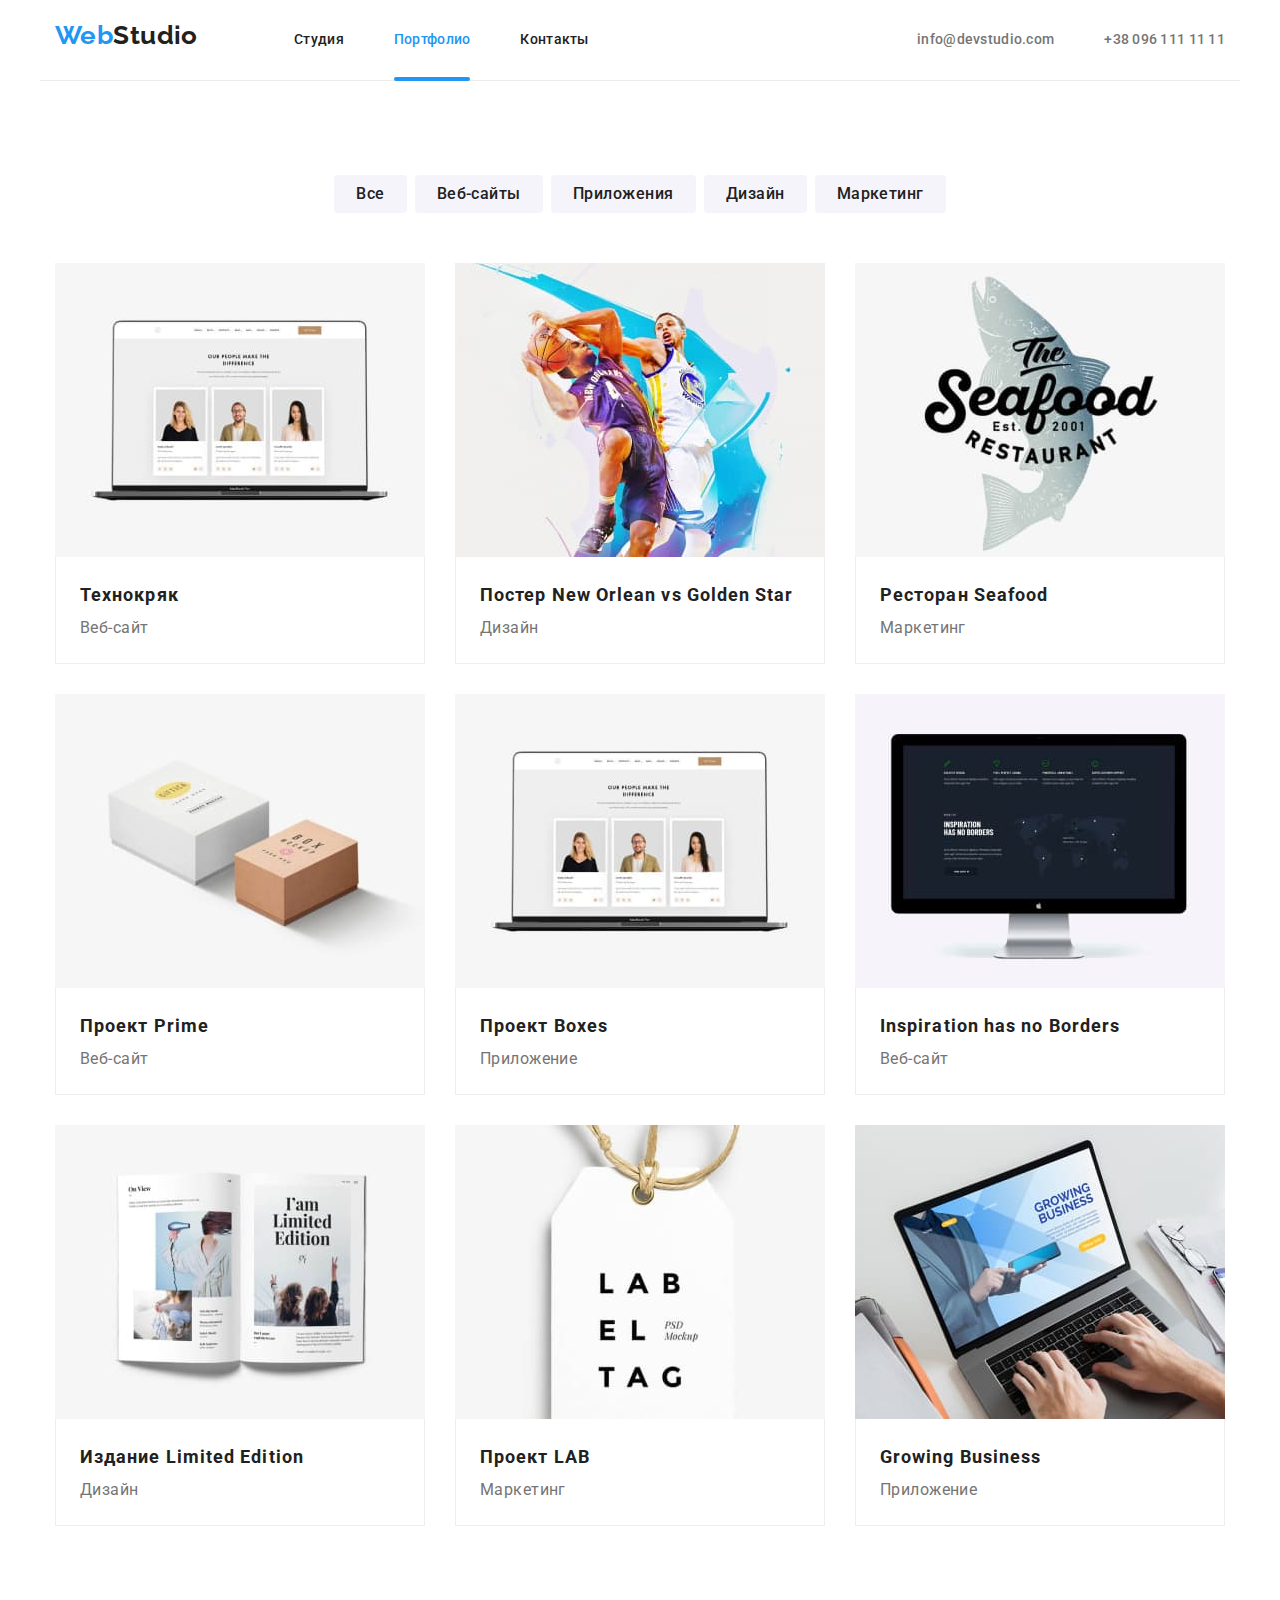
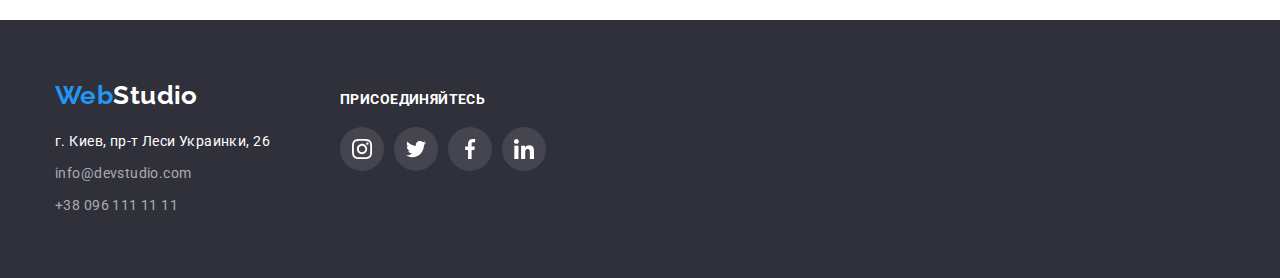
==== portfolio.html @ 5891ecd8 "Добавляет 5 домашку" ====
<!DOCTYPE html>
<html lang="ru">

<head>
    <meta charset="UTF-8">
    <meta http-equiv="X-UA-Compatible" content="IE=edge">
    <meta name="viewport" content="width=device-width, initial-scale=1.0">
    <title>Portfolio</title>
    <link rel="preconnect" href="https://fonts.gstatic.com">
    <link href="https://fonts.googleapis.com/css2?family=Raleway:wght@700&family=Roboto:wght@400;500;700;900&display=swap" rel="stylesheet">
    <link rel="stylesheet" href="https://cdnjs.cloudflare.com/ajax/libs/modern-normalize/1.0.0/modern-normalize.min.css">
    <link rel="stylesheet" href="./css/styles.css">
</head>
<body>

    <!-- Navigation site -->
    <header class="header">
        <div class="container">
            <nav class="main-nav">
                <a class="logo-header" href="/"><span class="colortext">Web</span>Studio</a>
                <ul class="site-nav list">
                    <li class="main-item"><a class="link" href="./index.html">Студия</a></li>
                    <li class="main-item"><a class="link current" href="">Портфолио</a></li>
                    <li class="main-item"><a class="link" href="">Контакты</a></li>
                </ul>
            </nav>
                <ul class="auth-nav list">
                    <li class="main-item"><a class="link" href="mailto:info@devstudio.com">info@devstudio.com</a></li>
                    <li class="main-item"><a class="link" href="tell:+380961111111">+38 096 111 11 11</a></li>
                </ul>
        </div>
    </header> 
    
    <main>
        <!-- Gallery progects -->    
        <section class="gallery">    
            <div class="container">
                <h1 class="hiden-title">Портфолио</h1>
                <ul class="gallery-nav list">
                    <li class="item">
                        <button class="button-nav" type="button">Все</button>
                    </li>
                    <li class="item">
                        <button class="button-nav" type="button">Веб-сайты</button>
                    </li>
                    <li class="item">
                        <button class="button-nav" type="button">Приложения</button>
                    </li>
                    <li class="item">
                        <button class="button-nav" type="button">Дизайн</button>
                    </li>
                    <li class="item">
                        <button class="button-nav" type="button">Маркетинг</button>
                    </li>
                </ul> 
            
                <h2 class="hiden-title">Галлерея проектов</h2>
            
                <ul class="gallery-progect list">               
                    
                    <li class="product item">
                        <a href="" class="gallery-progect__link">
                            <div class="thumb-product">
                                <img src="./images/gallery1.jpg" width="370" height="294" alt="Технокряк" />                       
                                <div class="thumb-text">
                                    <p>Технокряк это современная площадка распространения коронавируса. Компании используют эту платформу для цифрового
                                    шпионажа и атак на защищённые сервера конкурентов.</p>
                                </div>
                            </div>
                            <div class="gallery-about">
                                <h3 class="gallery-title">Технокряк</h3>
                                <p class="gallery-text">Веб-сайт</p>
                            </div>
                        </a>
                    </li>
                
                    <li class="product item">
                        <a href="" class="gallery-progect__link">
                            <div class="thumb-product">
                                <img src="./images/gallery2.jpg" width="370" height="294" alt="Постер New Orlean vs Golden Star" />
                                <div class="thumb-text">
                                    <p>Технокряк это современная площадка распространения коронавируса. Компании используют эту платформу для цифрового
                                        шпионажа и атак на защищённые сервера конкурентов.</p>
                                </div>
                            </div>
                            <div class="gallery-about"> 
                                <h3 class="gallery-title">Постер <span lang="en">New Orlean vs Golden Star</span></h3>
                                <p class="gallery-text">Дизайн</p>
                            </div>
                        </a>
                    </li>
                
                    <li class="product item">
                        <a href="" class="gallery-progect__link">
                            <div class="thumb-product">
                                <img src="./images/gallery3.jpg" width="370" height="294" alt="Ресторан Seafood" />
                                <div class="thumb-text">
                                    <p>Технокряк это современная площадка распространения коронавируса. Компании используют эту платформу для цифрового
                                        шпионажа и атак на защищённые сервера конкурентов.</p>
                                </div>
                            </div>
                            <div class="gallery-about">
                                <h3 class="gallery-title">Ресторан <span lang="en">Seafood</span></h3>
                                <p class="gallery-text">Маркетинг</p>
                            </div>
                        </a>
                    </li>
                
                    <li class="product item">
                        <a href="" class="gallery-progect__link">
                            <div class="thumb-product">
                                <img src="./images/gallery5.jpg" width="370" height="294" alt="Проект Prime" />       
                                <div class="thumb-text">
                                    <p>Технокряк это современная площадка распространения коронавируса. Компании используют эту платформу для цифрового
                                        шпионажа и атак на защищённые сервера конкурентов.</p>
                                </div>
                            </div>
                            <div class="gallery-about">
                                <h3 class="gallery-title">Проект <span lang="en">Prime</span></h3>
                                <p class="gallery-text">Веб-сайт</p>
                            </div>
                        </a>
                    </li>
                
                    <li class="product item">
                        <a href="" class="gallery-progect__link">
                            <div class="thumb-product">
                                <img src="./images/gallery1.jpg" width="370" height="294" alt="Проект Boxes" />             
                                <div class="thumb-text">
                                    <p>Технокряк это современная площадка распространения коронавируса. Компании используют эту платформу для цифрового
                                        шпионажа и атак на защищённые сервера конкурентов.</p>
                                </div>
                            </div>
                            <div class="gallery-about">
                                <h3 class="gallery-title">Проект <span lang="en">Boxes</span></h3>
                                <p class="gallery-text">Приложение</p>
                            </div>
                        </a>
                    </li>
                
                    <li class="product item">
                        <a href="" class="gallery-progect__link">
                            <div class="thumb-product">
                                <img src="./images/gallery6.jpg" width="370" height="294" alt="Inspiration has no Borders" />     
                                <div class="thumb-text">
                                    <p>Технокряк это современная площадка распространения коронавируса. Компании используют эту платформу для цифрового
                                        шпионажа и атак на защищённые сервера конкурентов.</p>
                                </div>
                            </div>
                            <div class="gallery-about">
                                <h3 class="gallery-title" lang="en">Inspiration has no Borders</h3>
                                <p class="gallery-text">Веб-сайт</p>
                            </div>
                        </a>
                    </li>
                
                    <li class="product item">
                        <a href="" class="gallery-progect__link">
                            <div class="thumb-product">
                                <img src="./images/gallery7.jpg" width="370" height="294" alt="Издание Limited Edition" />  
                                <div class="thumb-text">
                                    <p>Технокряк это современная площадка распространения коронавируса. Компании используют эту платформу для цифрового
                                        шпионажа и атак на защищённые сервера конкурентов.</p>
                                </div>
                            </div>
                            <div class="gallery-about">
                                <h3 class="gallery-title">Издание <span lang="en">Limited Edition</span></h3>
                                <p class="gallery-text">Дизайн</p>
                            </div>
                        </a>
                    </li>
                
                    <li class="product item">
                        <a href="" class="gallery-progect__link">
                            <div class="thumb-product">
                                <img src="./images/gallery8.jpg" width="370" height="294" alt="Проект LAB" /> 
                                <div class="thumb-text">
                                    <p>Технокряк это современная площадка распространения коронавируса. Компании используют эту платформу для цифрового
                                        шпионажа и атак на защищённые сервера конкурентов.</p>
                                </div>
                            </div>
                            <div class="gallery-about">
                                <h3 class="gallery-title">Проект <span lang="en">LAB</span></h3>
                                <p class="gallery-text">Маркетинг</p>
                            </div>
                        </a>
                    </li>
                
                    <li class="product item">
                        <a href="" class="gallery-progect__link">
                            <div class="thumb-product">
                                <img src="./images/gallery9.jpg" width="370" height="294" alt="Growing Business" />
                                <div class="thumb-text">
                                    <p>Технокряк это современная площадка распространения коронавируса. Компании используют эту платформу для цифрового
                                        шпионажа и атак на защищённые сервера конкурентов.</p>
                                </div>
                            </div>
                            <div class="gallery-about">
                                <h3 class="gallery-title" lang="en">Growing Business</h3>
                                <p class="gallery-text">Приложение</p>
                            </div>
                        </a>
                    </li>
                </ul>
            </div>
        </section>
    </main>

    <!--Контакты-->
    <footer class="footer dark-background">  
        <div class="footer__container container">
            <div class="footer-box">
                <a class="logo-footer" href="/"><span class="colortext">Web</span>Studio</a>
                <address class="address">
                    <ul class="footer__list">
                        <li class="footer__item">
                            <a class="address-link link" href="https://goo.gl/maps/Cei7VWRPJddVFzz26" target="_blank"
                                rel="noopener noreferrer">г. Киев, пр-т Леси Украинки, 26</a>
                        </li>
                        <li class="footer__item">
                            <a class="connect link" href="mailto:info@devstudio.com">info@devstudio.com</a>
                        </li>
                        <li class="footer__item">
                            <a class="connect link" href="tell:+380961111111">+38 096 111 11 11</a>
                        </li>
                    </ul>
                </address>
            </div>
            <div>
                <h3 class="footer-connecting">присоединяйтесь</h3>
                <ul class="list footer-icons">
                    <li class="footer-icons-item">
                        <a href="" class="footer-icons-link" target="_blank" rel="noopener noreferrer">
                            <svg class="footer-icons-svg">
                                <use href="./images/icons/sprite.svg#icon-instagram"></use>
                            </svg>
                        </a>
                    </li>
                    <li class="footer-icons-item">
                        <a href="" class="footer-icons-link" target="_blank" rel="noopener noreferrer">
                            <svg class="footer-icons-svg">
                                <use href="./images/icons/sprite.svg#icon-twitter"></use>
                            </svg>
                        </a>
                    </li>
                    <li class="footer-icons-item">
                        <a href="" class="footer-icons-link" target="_blank" rel="noopener noreferrer">
                            <svg class="footer-icons-svg">
                                <use href="./images/icons/sprite.svg#icon-facebook"></use>
                            </svg>
                        </a>
                    </li>
                    <li class="footer-icons-item" target="_blank" rel="noopener noreferrer">
                        <a href="" class="footer-icons-link">
                            <svg class="footer-icons-svg">
                                <use href="./images/icons/sprite.svg#icon-linkedin"></use>
                            </svg>
                        </a>
                    </li>
                </ul>
            </div>
        </div>
    </footer>

</body>
</html>
---- css/styles.css ----
:root {
  --main-text-color: #757575;
  --title-text-color: #212121;
  --accent-text-color: #2196f3;
  --white-text-color: #ffffff;

  --accent-bg-color: #e5e5e5;
  --dark-bg-color: #2f303a;
  --white-bg-color: #ffffff;
  --second-bg-color: #f5f4fa;

  --title-font: Roboto, sans-serif;
  --logo-font: Raleway, sans-serif;

  --icons-color: #afb1b8;

  --animation: 250ms cubic-bezier(0.4, 0, 0.2, 1);
}

html {
  box-sizing: border-box;
}

*,
*::before,
*::after {
  box-sizing: inherit;
}

body {
  color: var(--main-text-color);
  font-family: var(--title-font);
  font-size: 14px;
  line-height: 1.71;
  letter-spacing: 0.03em;
}

h1,
h2,
h3,
h4,
h5,
h6,
p {
  margin: 0;
}

img {
  display: block;
  max-width: 100%;
  height: auto;
}

a {
  text-decoration: none;
  color: inherit;
}

.list {
  padding-left: 0;
  margin: 0;
  list-style: none;
}

.link {
  color: inherit;
  text-decoration: none;
}

.item {
  display: flex;
  flex-wrap: wrap;
}

.container {
  width: 1200px;
  padding-right: 15px;
  padding-left: 15px;
  margin-left: auto;
  margin-right: auto;
}

.link:hover,
.link:focus {
  color: var(--accent-text-color);
}

.colortext {
  color: var(--accent-text-color);
}

/* HIDDEN TITLES */
.hiden-title {
  position: absolute;
  width: 1px;
  height: 1px;
  border: 0;
  margin: -1px;
  padding: 0;
  clip: rect(0 0 0 0);
  overflow: hidden;
}
/* MODAL BLOCK */
.backdrop {
  position: fixed;
  left: 0px;
  top: -1px;

  width: 100%;
  height: 100%;

  background-color: #75757593;
  transition: opacity var(--animation), visability var(--animation);
}

.backdrop.is-hidden {
  opacity: 0;
  visibility: hidden;
  pointer-events: none;
}

.modal {
  position: absolute;
  top: 50%;
  left: 50%;
  transform: translate(-50%, -50%);

  width: 100%;
  max-width: 528px;
  min-height: 581px;
  padding: 40px;

  background-color: var(--white-bg-color);
}

.modal-title {
  font-family: var(--title-font);
  font-weight: 700;
  font-size: 20px;
  line-height: 23px;
  letter-spacing: 0.03em;
  color: var(--title-text-color);

  margin-bottom: 12px;
  text-align: center;
}

.modal-button {
  position: absolute;
  display: flex;
  justify-content: center;
  align-items: center;
  top: 8px;
  right: 9px;
  border-radius: 50%;
  width: 30px;
  height: 30px;
  border: 1px solid #212121;
  background-color: var(--white-bg-color);
}

.we-do__item:not(:last-child) {
  margin-right: 30px;
}

/* .modal-box1 {
  font-size: 14px;
  padding: 11px, 12px;
  margin-bottom: 10px;

  width: 100%;
  height: 45px;

  border: 1px solid rgba(33, 33, 33, 0.2);
  box-sizing: border-box;
  border-radius: 4px;
} */

/* SITE NAV */
.logo-header {
  display: inline-block;
  margin-right: 93px;

  color: var(--title-text-color);
  font-family: var(--logo-font);
  font-weight: 700;
  font-size: 26px;
  line-height: 1.19;
  text-decoration: none;
}

.header .container {
  display: flex;
  align-items: center;
  border-bottom: 1px solid #ececec;

  background-color: var(--white-bg-color);
}

.main-item:not(:last-child) {
  margin-right: 50px;
}

.main-nav {
  align-items: center;
}

.site-nav {
  display: inline-flex;
}

.site-nav .link {
  position: relative;
  transition: color var(--animation);
  display: block;
  padding-top: 32px;
  padding-bottom: 32px;

  color: var(--title-text-color);
  font-weight: 500;
  line-height: 1.14;
  letter-spacing: 0.02em;
  cursor: pointer;
}

.site-nav .link.current::after {
  content: "";
  position: absolute;
  left: 0;
  bottom: 0;
  display: block;
  width: 100%;
  height: 4px;
  background-color: var(--accent-text-color);
  border-radius: 2px;
  bottom: -1px;
}

.site-nav .link:hover,
.site-nav .link:focus {
  color: var(--accent-text-color);
}

.site-nav .link.current {
  color: var(--accent-text-color);
}

/* AUTH NAV */
.auth-nav {
  display: flex;
  margin-left: auto;
}

.auth-nav .link {
  color: var(--main-text-color);
  font-weight: 500;
  line-height: 1.14;
  letter-spacing: 0.02em;
  cursor: pointer;

  transition: color var(--animation);
}

.auth-nav .link:hover,
.auth-nav .link:focus {
  color: var(--accent-text-color);
}

.address {
  font-style: inherit;
  color: var(--white-text-color);
}
.address-link {
  color: var(--white-text-color);
  transition: color var(--animation);
}
.connect {
  color: rgba(255, 255, 255, 0.6);
  transition: color var(--animation);
}

.section-title {
  margin-bottom: 50px;

  color: var(--title-text-color);
  font-family: var(--title-font);
  font-weight: 700;
  font-size: 36px;
  line-height: 1.17;
  text-align: center;
}

/* CONNECT ICON */
.connect-icon {
  fill: currentColor;
  margin-right: 10px;
}

.connect-link {
  display: flex;
  align-items: center;
}

/* HERO */
.hero {
  padding-top: 200px;
  padding-bottom: 200px;
  max-width: 1600px;
  text-align: center;

  background-size: contain;
  background-repeat: no-repeat;
  background: linear-gradient(rgba(47, 48, 58, 0.4), rgba(47, 48, 58, 0.4)),
    url(../images/hero.jpeg);
}

.page-title {
  display: block;
  margin-bottom: 30px;
  margin-left: auto;
  margin-right: auto;
  width: 696px;
  height: 120px;

  color: var(--white-text-color);
  font-family: var(--title-font);
  font-weight: 900;
  font-size: 44px;
  line-height: 1.36;
  text-align: center;
  letter-spacing: 0.06em;
  text-transform: uppercase;
}

.button-order {
  display: inline-block;
  padding: 10px 32px;
  border: 1px solid transparent;
  border-radius: 4px;
  filter: drop-shadow(0px 4px 4px rgba(0, 0, 0, 0.25));

  color: var(--white-text-color);
  background-color: var(--accent-text-color);

  font-family: var(--title-font);
  font-weight: 700;
  font-size: 16px;
  line-height: 1.87;
  letter-spacing: 0.06em;
  text-align: center;
  cursor: pointer;

  transition: background-color var(--animation), color var(--animation);
}

/* FEATURE */
.feature-list .item {
  width: 270px;
}
.feature-list {
  display: flex;
}

.feature {
  padding-top: 94px;
  padding-bottom: 94px;
}

.feature-title {
  margin-bottom: 10px;

  color: var(--title-text-color);
  font-family: var(--title-font);
  font-style: normal;
  font-weight: 700;
  line-height: 1.14;
  text-transform: uppercase;
}

.feature-list .item:not(:last-child) {
  margin-right: 30px;
}

.paragraf-text {
  font-family: var(--title-font);
}

.feature__box {
  display: flex;
  justify-content: center;
  width: 270px;
  height: 120px;
  align-items: center;
  border-radius: 4px;
  margin-bottom: 20px;
  background-color: var(--second-bg-color);
}

.feature__icon {
  width: 70px;
  height: 70px;
}

/* WE DO */

.we-do {
  padding-bottom: 94px;
}

.we-do__item {
  position: relative;
}

.we-do__list {
  display: flex;
}

.title {
  font-family: var(--title-font);
  font-style: normal;
  font-weight: 700;
  font-size: 14px;
  line-height: 1.14;
  letter-spacing: 0.03em;
  text-transform: uppercase;
  color: var(--white-text-color);
}

.thumb-title {
  display: flex;
  justify-content: center;
  align-items: center;
  position: absolute;

  width: 100%;
  height: 70px;
  left: 0;
  bottom: 0;

  background: rgba(47, 48, 58, 0.8);
}

/* TEAM */
.team {
  padding-top: 94px;
  padding-bottom: 94px;
  background-color: #f5f4fa;
}
.team__list {
  display: flex;
}
.team .item {
  width: 270px;
  border-radius: 4px;

  background-color: var(--white-bg-color);
  box-shadow: 0px 1px 3px rgba(0, 0, 0, 0.12), 0px 1px 1px rgba(0, 0, 0, 0.14),
    0px 2px 1px rgba(0, 0, 0, 0.2);
}

.team .item:not(:last-child) {
  margin-right: 30px;
}

.team__box {
  padding: 30px 32px;
}

.team-name {
  margin-bottom: 10px;
  color: var(--title-text-color);
  font-family: var(--title-font);
  font-weight: 500;
  font-size: 16px;
  line-height: 1.19;
}

.profession-text {
  font-family: var(--title-font);
  font-size: 16px;
  line-height: 1.18;
  margin-bottom: 16px;
}

/* CLIENTS */
.clients {
  padding-top: 94px;
  padding-bottom: 94px;
}

.clients__list {
  display: flex;
}

.clients__item:not(:last-child) {
  margin-right: 30px;
}

.clients__icon {
  width: 106px;
  height: 60px;
  fill: var(--icons-color);

  transition: fill var(--animation);
}

.clients__link {
  display: flex;
  align-items: center;
  justify-content: center;
  width: 170px;
  height: 92px;
  border: 1px solid var(--icons-color);
  border-radius: 4px;

  transition: border-color var(--animation);
}

.clients__link:hover .clients__icon,
.clients__link:focus .clients__icon {
  fill: var(--accent-text-color);
}

.clients__link:hover,
.clients__link:focus {
  border-color: var(--accent-text-color);
}

/* SOCIAL  ICONS */
.social-icons {
  display: inline-flex;
}

.social-icons-svg {
  width: 20px;
  height: 20px;
  fill: var(--icons-color);

  transition: var(--animation);
}

.social-icons-link {
  display: flex;
  align-items: center;
  justify-content: center;
  width: 44px;
  height: 44px;
  border-radius: 50%;
  background-color: var(--white-bg-color);

  transition: background-color var(--animation);
}

.social-icons-link:hover {
  background-color: var(--accent-text-color);
}

.social-icons-link:focus {
  background-color: var(--accent-text-color);
}

.social-icons-link:hover .social-icons-svg,
.social-icons-link:focus .social-icons-svg {
  fill: var(--white-text-color);
}

.social-icons-item:not(:last-child) {
  margin-right: 10px;
}

/* GALLERY */
.gallery {
  padding-top: 94px;
  padding-bottom: 94px;
}

.gallery-nav {
  display: flex;
  margin-bottom: 50px;
  justify-content: center;
}

.gallery-nav .item {
  width: auto;
}

.gallery-nav .item:not(:last-child) {
  margin-right: 8px;
}

.gallery-progect {
  display: flex;
  flex-wrap: wrap;
  justify-content: center;
  margin-top: -30px;
  margin-left: -30px;
}

.gallery-progect__link {
  display: flex;
  flex-direction: column;

  transition: box-shadow var(--animation);
}

.gallery-progect .item {
  flex-basis: calc((100% - 3 * 30px) / 3);
}

.gallery-progect .item {
  margin-top: 30px;
  margin-left: 30px;
}

.gallery-about {
  padding: 20px 24px;
  flex-grow: 1;
}

.gallery-title {
  font-family: var(--title-font);
  font-weight: 700;
  font-size: 18px;
  line-height: 2;
  letter-spacing: 0.06em;
  color: var(--title-text-color);
}
.gallery-text {
  font-family: var(--title-font);
  font-size: 16px;
  line-height: 1.87;
}

.button-nav {
  font-family: var(--title-font);
  font-weight: 500;
  font-size: 16px;
  line-height: 1.62;
  cursor: pointer;
  text-align: center;
  letter-spacing: 0.03em;
  padding: 6px 22px;

  color: var(--title-text-color);
  background-color: var(--second-bg-color);

  border: 0;
  border-radius: 4px;

  transition: color var(--animation), background-color var(--animation),
    box-shadow var(--animation);
}

.button-nav:hover,
.button-nav:focus {
  color: var(--white-text-color);
  background-color: var(--accent-text-color);
  box-shadow: 0px 3px 1px rgba(0, 0, 0, 0.1), 0px 1px 2px rgba(0, 0, 0, 0.08),
    0px 2px 2px rgba(0, 0, 0, 0.12);
}

.gallery-about {
  border: 1px solid #eeeeee;
  border-top: none;
}

.gallery-progect__link:hover,
.gallery-progect__link:focus {
  box-shadow: 0px 1px 1px rgba(0, 0, 0, 0.12), 0px 4px 4px rgba(0, 0, 0, 0.06),
    1px 4px 6px rgba(0, 0, 0, 0.16);
}

.gallery-progect__link:hover .thumb-text {
  transform: translateY(0%);
  opacity: 1;
}

.gallery-progect__link:focus.thumb-text {
  transform: translateY(0%);
  opacity: 1;
}

.thumb-product {
  position: relative;
  width: 100%;
  height: 100%;
  background-color: #2195f36c;
  overflow: hidden;
}

.thumb-text {
  display: flex;
  justify-content: center;
  align-items: center;
  position: absolute;
  width: 100%;
  height: 100%;
  left: 0;
  bottom: 0;
  opacity: 0;

  font-family: var(--title-font);
  font-weight: 400;
  font-size: 18px;
  line-height: 1.55;
  letter-spacing: 0.03em;
  padding: 63px 24px;

  color: var(--white-text-color);
  background: rgba(33, 150, 243, 0.9);

  transform: translateY(100%);
  transition: transform var(--animation), opacity var(--animation);
}

/* FOOTER */
.footer__container {
  display: flex;
  align-items: baseline;
}

.footer-box {
  margin-right: 70px;
}

.footer-connecting {
  font-family: var(--title-font);
  font-weight: 700;
  font-size: 14px;
  line-height: 1.17;
  letter-spacing: 0.03em;
  color: var(--white-text-color);
  text-transform: uppercase;
  margin-bottom: 20px;
}

.footer-subscription {
  font-family: var(--title-font);
  font-weight: 700;
  font-size: 14px;
  line-height: 1.17;
  letter-spacing: 0.03em;
  color: var(--white-text-color);
  text-transform: uppercase;
  margin-bottom: 20px;
}

/* Footer icon */
.footer-icons {
  display: inline-flex;
}

.footer-icons-svg {
  width: 20px;
  height: 20px;
  fill: var(--white-text-color);
}

.footer-icons-link {
  display: flex;
  align-items: center;
  justify-content: center;
  width: 44px;
  height: 44px;
  border-radius: 50%;
  background-color: rgba(255, 255, 255, 0.1);

  transition: background-color var(--animation);
}

.footer-icons-link:hover .social-icons-svg,
.footer-icons-link:focus .social-icons-svg {
  fill: var(--white-text-color);
}

.footer-icons-link:hover {
  background-color: var(--accent-text-color);
}

.footer-icons-link:focus {
  background-color: var(--accent-text-color);
}

.footer-icons-item:not(:last-child) {
  margin-right: 10px;
}

/* Logo Website footer*/
.footer {
  padding-top: 60px;
  padding-bottom: 60px;
  background-color: var(--dark-bg-color);
}

.footer__list {
  list-style: none;
  padding: 0;
  margin: 0;
}
.footer__item:not(:last-child) {
  margin-bottom: 8px;
}

.logo-footer {
  display: block;
  margin-bottom: 20px;
  color: var(--white-text-color);
  font-family: var(--logo-font);
  font-weight: 700;
  font-size: 26px;
  line-height: 1.19;
  text-decoration: none;
}
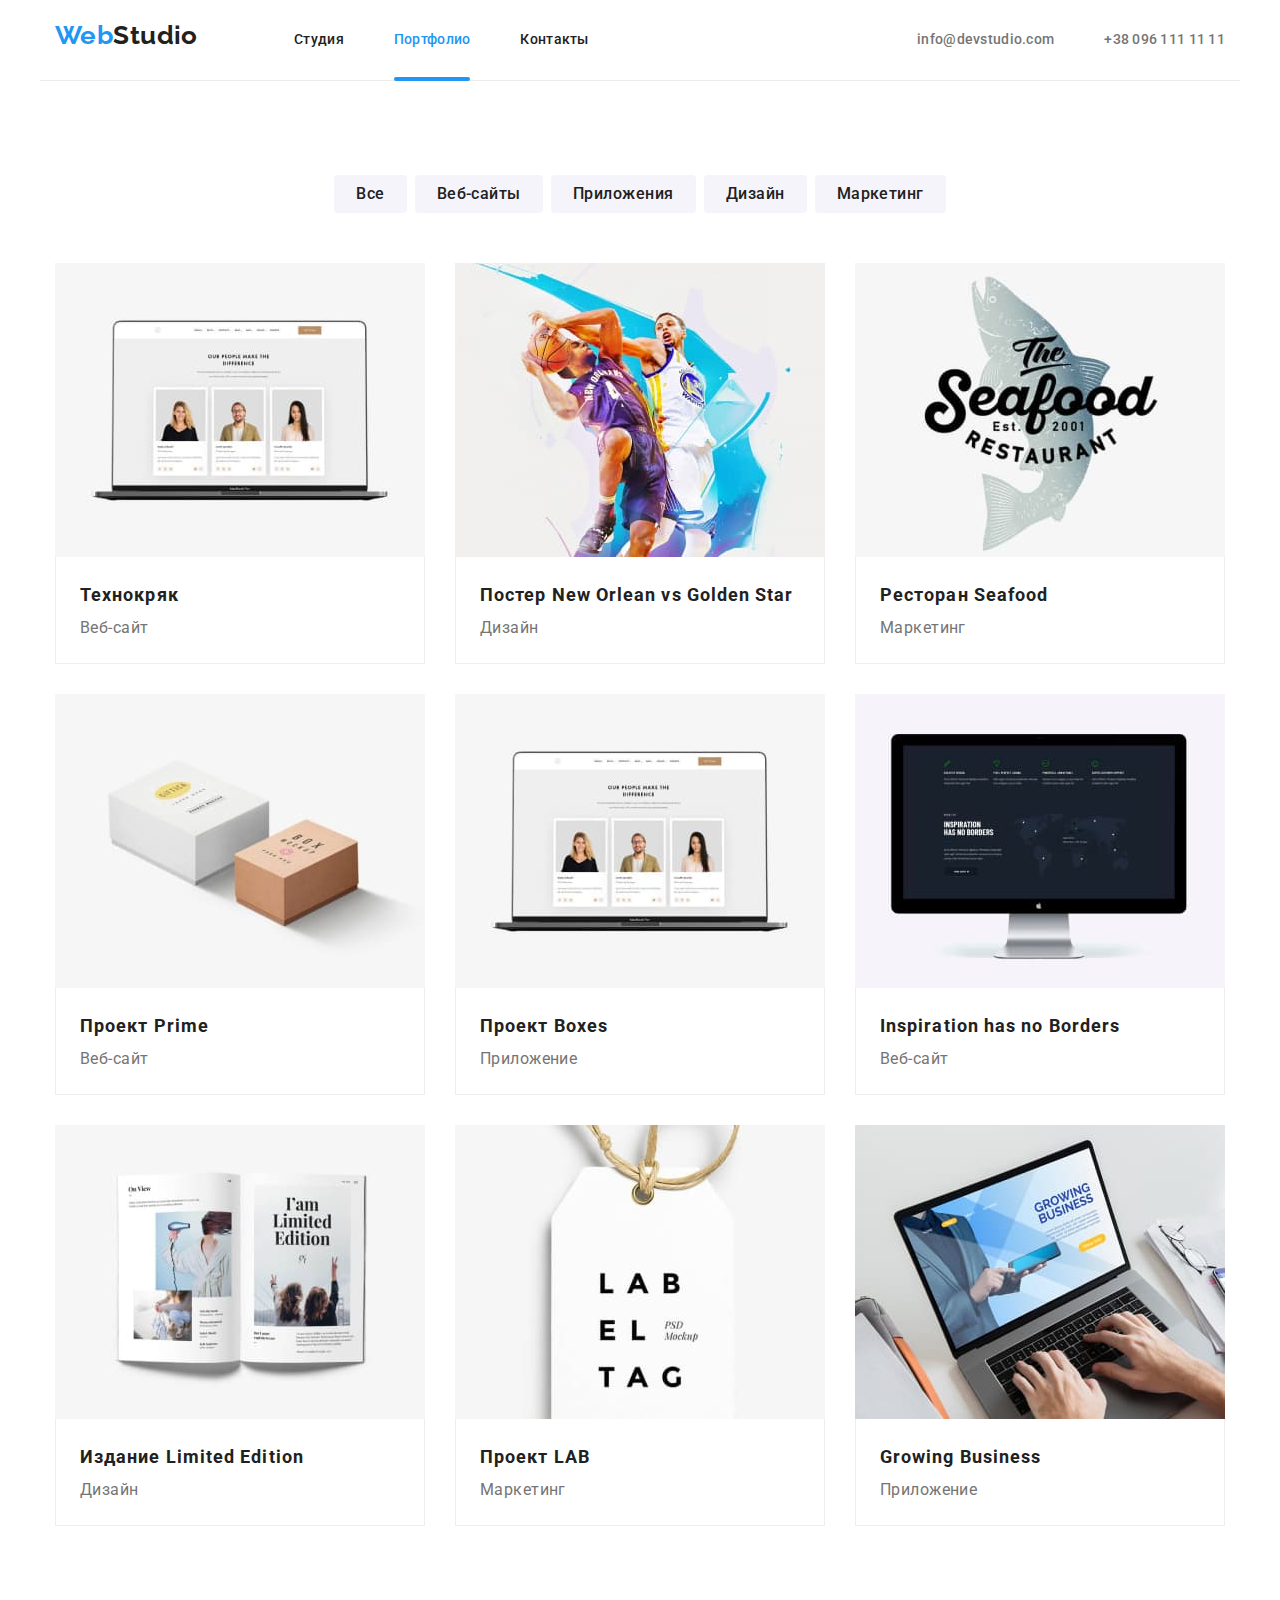
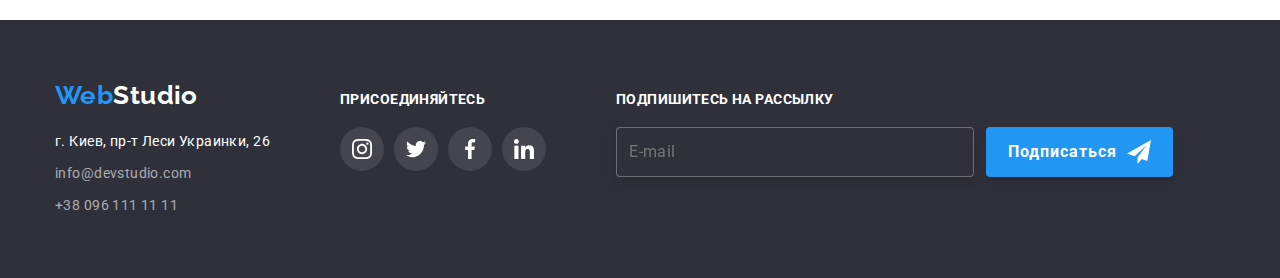
==== commit 79d8a983: "Обновляет футер" ====
--- a/portfolio.html
+++ b/portfolio.html
@@ -207,7 +207,7 @@
     </main>
 
     <!--Контакты-->
-    <footer class="footer dark-background">  
+    <footer class="footer dark-background">
         <div class="footer__container container">
             <div class="footer-box">
                 <a class="logo-footer" href="/"><span class="colortext">Web</span>Studio</a>
@@ -226,8 +226,8 @@
                     </ul>
                 </address>
             </div>
-            <div>
-                <h3 class="footer-connecting">присоединяйтесь</h3>
+            <div class="footer-box">
+                <h3 class="footer-connecting">Присоединяйтесь</h3>
                 <ul class="list footer-icons">
                     <li class="footer-icons-item">
                         <a href="" class="footer-icons-link" target="_blank" rel="noopener noreferrer">
@@ -259,8 +259,93 @@
                     </li>
                 </ul>
             </div>
+            <div>
+                <h3 class="footer-subscription">Подпишитесь на рассылку</h3>
+                <form class="subscription">
+                    <div class="footer-form-field">
+                        <label>
+                            <input type="email" name="email" placeholder="E-mail" autocomplete="off">
+                        </label>
+                    </div>
+                    <button class="button-subscription">Подписаться
+                        <svg class="icon-footer">
+                            <use href="./images/icons/sprite.svg#icon-send"></use>
+                        </svg>
+                    </button>
+                </form>
+            </div>
+        </div>
+        <div class="backdrop is-hidden" data-modal>
+            <div class="modal">
+                <b class="modal-title">Оставьте свои данные, мы вам перезвоним</b>
+                <button class="modal-button" data-modal-close>
+                    <svg class="icon-close" width="18" height="18">
+                        <use href="./images/icons/sprite.svg#icon-close"></use>
+                    </svg>
+                </button>
+                <form class="js-speaker-form">
+    
+                    <label class="form-field">
+                        Имя
+                        <svg class="icon-modal">
+                            <use href="./images/icons/sprite.svg#icon-person-black"></use>
+                        </svg>
+                        <input type="text" name="Имя" autofocus>
+                    </label>
+    
+    
+    
+                    <label class="form-field">
+                        Телефон
+                        <svg class="icon-modal">
+                            <use href="./images/icons/sprite.svg#icon-phone-black"></use>
+                        </svg>
+                        <input type="tel" name="tel">
+                    </label>
+    
+    
+    
+                    <label class="form-field">
+                        Почта
+                        <svg class="icon-modal">
+                            <use href="./images/icons/sprite.svg#icon-email-black"></use>
+                        </svg>
+                        <input type="email" name="email">
+                    </label>
+    
+    
+    
+                    <label class="form-field">
+                        Комментарий
+                        <textarea name="" id="" rows="7" placeholder="Введите текст"></textarea>
+                    </label>
+    
+                    <label class="label">
+                        <input class="checkbox" type="checkbox" name="checkbox">
+                        <span class="label-span"></span>
+                        Соглашаюсь с рассылкой и принимаю&ensp;<a class="contract" href="">Условия договора</a>
+    
+                    </label>
+    
+    
+                    <button class="button-submit" type="submit">Отправить</button>
+    
+                </form>
+            </div>
         </div>
     </footer>
+    <script src="./js/modal.js"></script>
+    <script>
+        (() => {
+            document.querySelector('.js-speaker-form').addEventListener('submit', e => {
+                e.preventDefault();
 
-</body>
-</html>+                new FormData(e.currentTarget).forEach((value, name) =>
+                    console.log(`${name}: ${value}`),
+                );
+            });
+        })();
+    </script>
+    </body>
+    
+    </html>--- a/css/styles.css
+++ b/css/styles.css
@@ -54,6 +54,10 @@
 a {
   text-decoration: none;
   color: inherit;
+}
+
+textarea {
+  resize: none;
 }
 
 .list {
@@ -100,6 +104,7 @@
   clip: rect(0 0 0 0);
   overflow: hidden;
 }
+
 /* MODAL BLOCK */
 .backdrop {
   position: fixed;
@@ -143,6 +148,11 @@
 
   margin-bottom: 12px;
   text-align: center;
+}
+
+.modal-button:hover .icon-close,
+.modal-button:focus .icon-close {
+  fill: var(--accent-text-color);
 }
 
 .modal-button {
@@ -157,24 +167,118 @@
   height: 30px;
   border: 1px solid #212121;
   background-color: var(--white-bg-color);
-}
-
-.we-do__item:not(:last-child) {
-  margin-right: 30px;
-}
-
-/* .modal-box1 {
+  cursor: pointer;
+}
+
+.modal .icon-close:hover {
+  border-color: var(--accent-text-color);
+}
+
+.icon-modal {
+  position: absolute;
+  width: 18px;
+  height: 18px;
+  top: 36px;
+  left: 11px;
+}
+
+.button-submit {
+  position: absolute;
+  width: 200px;
+  height: 50px;
+  display: flex;
+  justify-content: center;
+  align-items: center;
+  left: 50%;
+  transform: translate(-50%);
+  background: #2196f3;
+  box-shadow: 0px 4px 4px rgba(0, 0, 0, 0.15);
+  border-radius: 4px;
+  border: 0;
+  cursor: pointer;
+
+  font-family: var(--title-font);
+  font-style: 400;
+  font-weight: 700;
+  font-size: 16px;
+  line-height: 1, 87;
+
+  display: flex;
+  align-items: center;
+  text-align: center;
+  letter-spacing: 0.06em;
+
+  color: #ffffff;
+}
+
+.form-field {
+  position: relative;
+  display: flex;
+  flex-direction: column;
+  margin-bottom: 10px;
+}
+
+.form-field input {
+  padding: 11px 42px;
+  border: 1px solid rgba(33, 33, 33, 0.2);
+  border-radius: 4px;
   font-size: 14px;
-  padding: 11px, 12px;
-  margin-bottom: 10px;
-
   width: 100%;
-  height: 45px;
-
+}
+
+.form-field textarea {
+  width: 100%;
+  /* height: 120px; */
+  padding: 11px 12px;
+  font-family: var(--title-font);
+  font-weight: 400;
+  font-size: 12px;
+  color: rgba(117, 117, 117, 0.5);
+  line-height: 14px;
+  letter-spacing: 0.01em;
   border: 1px solid rgba(33, 33, 33, 0.2);
-  box-sizing: border-box;
   border-radius: 4px;
-} */
+}
+
+.contract {
+  color: var(--accent-text-color);
+  text-decoration: underline;
+}
+
+.checkbox {
+  position: absolute;
+  width: 1px;
+  height: 1px;
+  border: 0;
+  margin: -1px;
+  padding: 0;
+  clip: rect(0 0 0 0);
+  overflow: hidden;
+}
+
+.checkbox:checked + .label-span {
+  background-color: var(--accent-text-color);
+  background-image: url(../images/icons/vector.svg);
+  background-size: contain;
+  background-repeat: no-repeat;
+  background-position: 50% 50%;
+
+  background-origin: border-box;
+  border: var(--accent-text-color);
+}
+
+.checkbox:focus + .label-span {
+  border-color: var(--accent-text-color);
+}
+
+.label-span {
+  display: inline-block;
+  width: 16px;
+  height: 15px;
+  border: 2px solid var(--title-text-color);
+  border-radius: 3px;
+  margin-right: 8px;
+}
 
 /* SITE NAV */
 .logo-header {
@@ -407,6 +511,10 @@
   padding-bottom: 94px;
 }
 
+.we-do__item:not(:last-child) {
+  margin-right: 30px;
+}
+
 .we-do__item {
   position: relative;
 }
@@ -734,6 +842,16 @@
   margin-bottom: 20px;
 }
 
+.label {
+  display: flex;
+  align-items: center;
+  margin-bottom: 30px;
+}
+
+.subscription {
+  display: flex;
+}
+
 .footer-subscription {
   font-family: var(--title-font);
   font-weight: 700;
@@ -745,7 +863,88 @@
   margin-bottom: 20px;
 }
 
+.footer-form-field {
+  margin-right: 12px;
+}
+
+.footer-form-field input {
+  padding: 11px 12px;
+  width: 358px;
+  height: 50px;
+  font-size: 14px;
+
+  border: 1px solid rgba(255, 255, 255, 0.3);
+  box-sizing: border-box;
+  filter: drop-shadow(0px 4px 4px rgba(0, 0, 0, 0.15));
+  border-radius: 4px;
+  background: var(--dark-bg-color);
+}
+
+.form-field:focus-within > .icon-modal {
+  fill: var(--accent-text-color);
+  /* border: var(--accent-text-color); */
+}
+.form-field:hover > .icon-modal {
+  fill: var(--accent-text-color);
+  border: var(--accent-text-color);
+}
+
+.form-field:hover > input {
+  border-color: var(--accent-text-color);
+}
+.form-field:hover > textarea {
+  border-color: var(--accent-text-color);
+}
+
+/* .form-field input:focus {
+  border: var(--accent-text-color);
+} */
+
+.button-subscription {
+  /* position: relative; */
+  display: flex;
+  align-items: center;
+  /* width: 200px; */
+
+  background-color: var(--accent-text-color);
+  box-shadow: 0px 4px 4px rgba(0, 0, 0, 0.15);
+  border-radius: 4px;
+  border: 0;
+
+  font-family: var(--title-font);
+
+  font-weight: 700;
+  font-size: 16px;
+  line-height: 1.87;
+  letter-spacing: 0.06em;
+
+  text-align: center;
+
+  color: var(--white-text-color);
+  padding: 10px 22px;
+  cursor: pointer;
+}
+
+.subscription input {
+  padding: 15px, 16px;
+  font-family: var(--title-font);
+  font-size: 16px;
+  line-height: 1.25;
+  letter-spacing: 0.03em;
+  color: rgba(255, 255, 255, 0.6);
+}
+
 /* Footer icon */
+.icon-footer {
+  /* position: absolute; */
+  width: 24px;
+  height: 24px;
+  fill: var(--white-bg-color);
+  /* top: 13px;
+  right: 12px; */
+  margin-left: 10px;
+}
+
 .footer-icons {
   display: inline-flex;
 }
